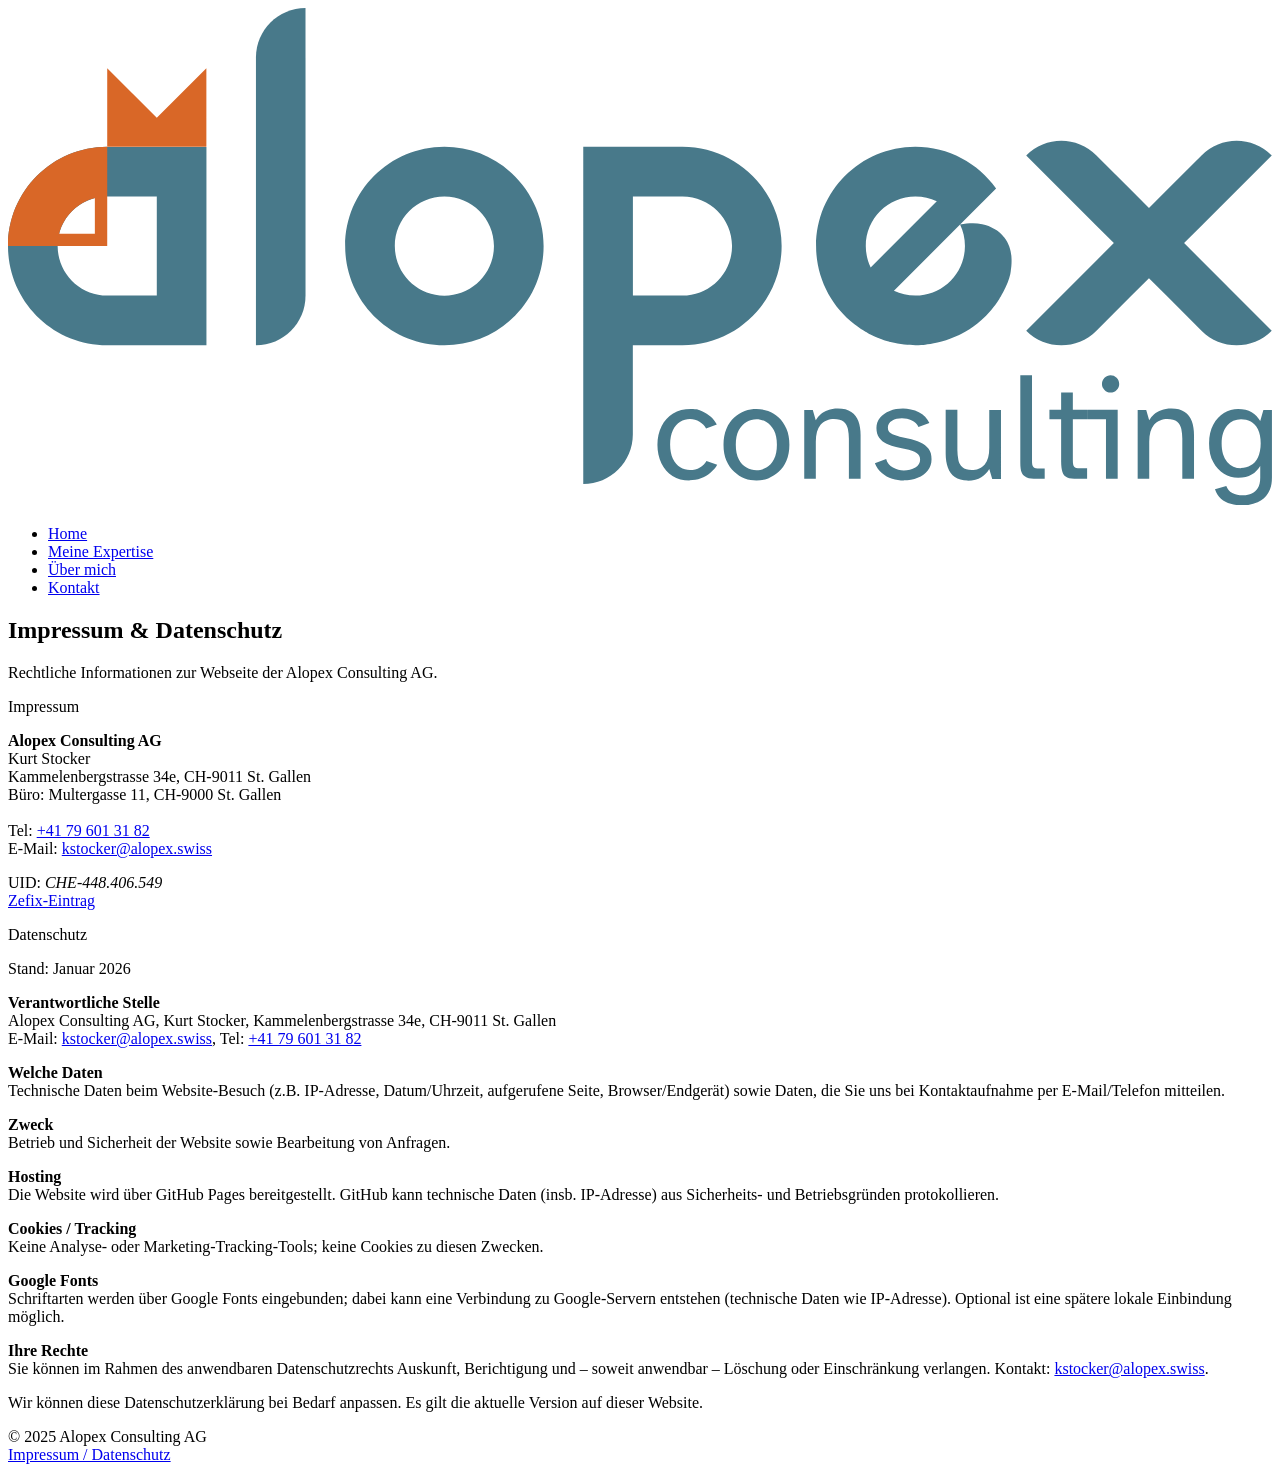
==== impressum.html @ b1dacd7c "Create impressum.html" ====
<!DOCTYPE html>
<html lang="de">
<head>
  <meta charset="UTF-8" />
  <meta name="viewport" content="width=device-width, initial-scale=1.0" />
  <title>Impressum & Datenschutz – Alopex Consulting AG</title>

  <link rel="preconnect" href="https://fonts.googleapis.com" />
  <link rel="preconnect" href="https://fonts.gstatic.com" crossorigin />
  <link href="https://fonts.googleapis.com/css2?family=Hanken+Grotesk:wght@300;400;500;600&display=swap" rel="stylesheet" />

  <link rel="stylesheet" href="styles.css" />
</head>

<body>
  <div class="shell">
    <div class="wrap">

      <div class="topbar">
        <div class="brand">
          <a href="index.html#home" class="logo" aria-label="Alopex Consulting AG" style="text-decoration:none;">
                <svg xmlns="http://www.w3.org/2000/svg" viewBox="0 0 192.24 75.65" aria-label="Alopex Consulting AG Logo" role="img">
                  <defs>
                    <style>
                      .cls-1 { fill: #d96727; }
                      .cls-2 { fill: #48798a; }
                    </style>
                  </defs>
                  <path class="cls-2" d="M15.09,21.12h0c-8.33,0-15.09,6.76-15.09,15.09h0c0,8.33,6.76,15.09,15.09,15.09h15.09v-30.17h-15.09ZM22.63,36.2v7.54h-7.54c-4.16,0-7.54-3.38-7.54-7.54h0c0-4.16,3.38-7.54,7.54-7.54h7.54v7.54Z"/>
                  <path class="cls-2" d="M45.25,0c-4.16,0-7.54,3.38-7.54,7.54v43.75h0c4.16,0,7.54-3.38,7.54-7.54V0h0Z"/>
                  <path class="cls-2" d="M102.58,21.12h-15.09v51.29h0c4.16,0,7.54-3.38,7.54-7.54v-13.58h7.54c8.33,0,15.09-6.76,15.09-15.09h0c0-8.33-6.76-15.09-15.09-15.09h0ZM110.12,36.2c0,4.16-3.38,7.54-7.54,7.54h-7.54v-15.09h7.54c4.16,0,7.54,3.38,7.54,7.54h0Z"/>
                  <path class="cls-2" d="M66.37,21.12c-8.33,0-15.09,6.76-15.09,15.09s6.76,15.09,15.09,15.09,15.09-6.76,15.09-15.09-6.76-15.09-15.09-15.09ZM66.37,43.75c-4.16,0-7.54-3.38-7.54-7.54s3.38-7.54,7.54-7.54,7.54,3.38,7.54,7.54-3.38,7.54-7.54,7.54Z"/>
                  <path class="cls-2" d="M178.87,35.75l2.65-2.65,10.68-10.68c-2.96-2.96-7.72-2.96-10.68,0l-5.34,5.34-2.65,2.65-2.65-2.65-5.34-5.34c-2.96-2.96-7.72-2.96-10.68,0h0l10.68,10.68,2.65,2.65-2.65,2.65-10.68,10.68h0c2.96,2.96,7.72,2.96,10.68,0l5.34-5.34,2.65-2.65,2.65,2.65,5.34,5.34c2.96,2.96,7.72,2.96,10.68,0l-10.68-10.68-2.65-2.65Z"/>
                  <g>
                    <path class="cls-2" d="M103.66,71.85c-1,0-1.87-.24-2.6-.69-.72-.48-1.3-1.12-1.69-1.93-.39-.82-.6-1.75-.6-2.81s.21-1.96.63-2.81c.42-.82,1-1.48,1.75-1.93.75-.48,1.66-.69,2.69-.69s1.21.12,1.72.33.93.51,1.33.84c.39.36.69.75.91,1.18l-1.63.6c-.21-.42-.54-.75-1-1.03-.42-.24-.93-.39-1.45-.39s-1.03.15-1.48.42-.84.69-1.12,1.27c-.27.57-.42,1.3-.42,2.17s.15,1.6.42,2.17c.3.57.66,1.03,1.12,1.3.45.27.93.42,1.48.42s1.09-.12,1.51-.39c.42-.27.75-.57,1-1l1.63.6c-.24.45-.6.84-1.03,1.21s-.91.63-1.45.84-1.12.3-1.72.3h0Z"/>
                    <path class="cls-2" d="M113.83,71.85c-.6,0-1.21-.09-1.78-.3-.6-.21-1.12-.54-1.6-1s-.87-1-1.18-1.69-.45-1.51-.45-2.44.15-1.75.45-2.44.69-1.27,1.18-1.69,1.03-.78,1.6-1c.6-.21,1.18-.3,1.78-.3s1.21.09,1.78.3c.6.21,1.12.54,1.6,1s.87,1,1.18,1.69.45,1.51.45,2.44-.15,1.75-.45,2.44-.69,1.27-1.18,1.69c-.48.45-1.03.78-1.6,1-.6.21-1.18.3-1.78.3ZM113.83,70.31c.54,0,1.03-.15,1.51-.42s.84-.69,1.15-1.27.45-1.3.45-2.2-.15-1.63-.45-2.2c-.3-.57-.69-1-1.15-1.27-.48-.27-.97-.42-1.51-.42s-1.03.15-1.51.42-.87.69-1.18,1.27-.45,1.3-.45,2.2.15,1.63.45,2.2c.3.57.69,1,1.18,1.27s.97.42,1.51.42Z"/>
                    <path class="cls-2" d="M121.1,71.61v-10.47h1.3l.45,1.57c.21-.33.45-.63.75-.91s.66-.48,1.09-.63c.42-.15.93-.24,1.54-.24.84,0,1.51.18,2.02.51.51.33.87.82,1.09,1.42.21.6.33,1.3.33,2.11v6.64h-1.78v-6.09c0-.54-.06-1.03-.15-1.48s-.3-.82-.63-1.12-.84-.42-1.51-.42-1.54.3-2.02.87c-.48.57-.72,1.45-.72,2.56v5.67h-1.78.03Z"/>
                    <path class="cls-2" d="M136.25,71.85c-.6,0-1.21-.09-1.78-.27s-1.12-.48-1.57-.87c-.45-.39-.82-.87-1.06-1.48l1.72-.63c.15.57.51,1.03,1.03,1.3.54.3,1.09.45,1.66.45s1.27-.15,1.75-.45.72-.69.72-1.18-.18-.78-.54-1.03-.93-.45-1.72-.6l-1.24-.27c-.6-.15-1.12-.33-1.6-.54s-.84-.51-1.12-.91-.42-.87-.42-1.48.18-1.12.54-1.57.84-.78,1.48-1.03c.6-.24,1.3-.36,2.02-.36s1.69.18,2.41.54c.75.36,1.27.91,1.6,1.66l-1.66.6c-.18-.42-.51-.75-1-1-.48-.21-.97-.33-1.51-.33s-1.09.12-1.51.36-.63.6-.63,1.06.15.66.45.87.75.36,1.36.51l1.24.27c.72.15,1.36.36,1.9.6s.93.57,1.24.97.45.93.45,1.6-.18,1.21-.57,1.69-.87.87-1.54,1.12c-.63.27-1.36.39-2.17.39h.07Z"/>
                    <path class="cls-2" d="M145.96,71.85c-.82,0-1.48-.18-1.96-.51s-.84-.82-1.06-1.45c-.21-.6-.33-1.3-.33-2.11v-6.67h1.78v6.12c0,.54.06,1.03.15,1.51.09.45.3.84.63,1.12.3.27.78.42,1.42.42s1.48-.3,1.96-.87.69-1.42.69-2.53v-5.73h1.78v10.47h-1.33l-.45-1.51c-.3.51-.69.93-1.21,1.27-.51.33-1.21.51-2.08.51v-.03h0Z"/>
                    <path class="cls-2" d="M156.46,71.61c-.63,0-1.15-.06-1.51-.21s-.63-.39-.78-.75-.21-.87-.21-1.54v-13.25h1.78v13.03c0,.45.06.75.21.91.12.15.45.24,1,.24h.72v1.57h-1.21Z"/>
                    <path class="cls-2" d="M162.64,71.61c-.66,0-1.18-.06-1.54-.21-.36-.12-.6-.39-.72-.78s-.21-.93-.21-1.66v-6.43h-1.78v-1.42h1.78v-2.62h1.78v2.62h2.17v1.42h-2.17v6.12c0,.6.06.97.21,1.12.12.15.42.24.87.24h1.09v1.57h-1.48v.03h0Z"/>
                    <path class="cls-2" d="M166.99,71.61v-9.08h-2.87v-1.42h4.65v10.5h-1.78ZM167.68,58.48c-.36,0-.66-.12-.91-.39-.27-.27-.39-.57-.39-.91s.12-.66.39-.93c.27-.24.57-.39.91-.39s.66.12.93.39c.24.24.39.57.39.93s-.12.66-.39.91c-.24.27-.57.39-.93.39Z"/>
                    <path class="cls-2" d="M171.81,71.61v-10.47h1.3l.45,1.57c.21-.33.45-.63.75-.91s.66-.48,1.09-.63c.42-.15.93-.24,1.54-.24.84,0,1.51.18,2.02.51.51.33.87.82,1.09,1.42.21.6.33,1.3.33,2.11v6.64h-1.78v-6.09c0-.54-.06-1.03-.15-1.48s-.3-.82-.63-1.12-.84-.42-1.51-.42-1.54.3-2.02.87c-.48.57-.72,1.45-.72,2.56v5.67h-1.78.03Z"/>
                    <path class="cls-2" d="M187.65,75.65c-.57,0-1.12-.09-1.69-.24-.57-.15-1.06-.42-1.48-.78-.42-.36-.72-.84-.91-1.42l1.72-.51c.15.45.45.82.91,1.06s.97.36,1.6.36.97-.09,1.36-.27.69-.45.93-.84.36-.93.36-1.57v-1.78c-.33.54-.75,1-1.3,1.3-.54.33-1.21.48-2.05.48s-1.51-.21-2.17-.6-1.21-1-1.63-1.78c-.42-.78-.63-1.72-.63-2.84s.21-2.08.63-2.84c.42-.78.97-1.36,1.63-1.78s1.39-.6,2.17-.6,1.51.15,2.05.48.97.78,1.3,1.33l.48-1.66h1.3v10.29c0,.93-.18,1.72-.57,2.32-.39.63-.91,1.09-1.6,1.42-.69.3-1.48.48-2.38.48h-.03,0ZM187.53,69.95c.54,0,1.03-.12,1.48-.39.45-.24.82-.66,1.09-1.21s.42-1.27.42-2.14-.15-1.6-.42-2.14-.63-.93-1.09-1.18-.93-.36-1.48-.36c-.84,0-1.57.33-2.11.97-.54.63-.84,1.57-.84,2.75s.27,2.11.84,2.78c.54.63,1.27.97,2.11.97v-.03h0Z"/>
                  </g>
                  <g>
                    <polygon class="cls-1" points="22.63 16.71 15.09 9.17 15.09 21.12 30.17 21.12 30.17 9.17 22.63 16.71"/>
                    <path class="cls-1" d="M0,36.2h15.09v-15.09h0c-8.33,0-15.09,6.76-15.09,15.09ZM13.21,34.33h-5.43c.69-2.65,2.78-4.74,5.43-5.43v5.43Z"/>
                  </g>
                  <g>
                    <path class="cls-2" d="M130.24,49.13s-.01,0-.02-.01c0,0-.02-.01-.03-.02.02.01.03.02.05.03h0Z"/>
                    <path class="cls-2" d="M151.49,34.85c-.81-1.01-1.99-1.66-3.33-1.95-.45-.09-.92-.15-1.4-.16-.32,0-.64,0-.97.04-.33.03-.66.08-.99.16.47.99.74,2.09.74,3.26,0,4.16-3.38,7.54-7.54,7.54-1.17,0-2.27-.27-3.26-.74l10.06-10.06,5.48-5.48c-2.74-3.84-7.22-6.34-12.29-6.34-8.33,0-15.09,6.76-15.09,15.09,0,4.84,2.29,9.14,5.84,11.9,0,0,0,0,0,0,.19.15.43.33.73.53.29.2.52.34.7.44h0s.04.02.05.03c0,0,.12.07.31.18,0,0,0,0-.02,0,.02.01.04.02.06.03.04.02.07.04.12.07.04.02.07.04.11.06.12.07.24.13.37.2,1.44.74,3.05,1.16,3.05,1.16,2.43.63,4.52.48,5.27.4.87-.09,2.62-.34,4.62-1.23,1.21-.54,2.93-1.49,4.56-3.11.37-.37,1.26-1.3,2.12-2.66.16-.25.55-.89.95-1.76.52-1.13.66-1.81.72-2.12.04-.21.06-.39.07-.51.02-.18.05-.38.07-.6.03-.32.04-.66.03-1.02-.03-1.08-.29-2.29-1.13-3.35h0ZM138,28.66c1.17,0,2.27.27,3.26.74l-10.06,10.06c-.47-.99-.74-2.09-.74-3.26,0-4.16,3.38-7.54,7.54-7.54h0Z"/>
                  </g>
                </svg>
          </a>
        </div>

        <nav aria-label="Hauptmenü">
          <ul>
            <li><a href="index.html#home">Home</a></li>
            <li><a href="index.html#expertise">Meine Expertise</a></li>
            <li><a href="index.html#about">Über mich</a></li>
            <li><a href="index.html#kontakt">Kontakt</a></li>
          </ul>
        </nav>
      </div>

      <main>
        <section class="section">
          <h1>Impressum &amp; Datenschutz</h1>
          <p class="subtitle">Rechtliche Informationen zur Webseite der Alopex Consulting AG.</p>
        </section>

        <section class="section" id="impressum">
          <div class="section-title">Impressum</div>
          <div class="card">
            <p class="contact">
              <strong>Alopex Consulting AG</strong><br />
              Kurt Stocker<br />
              Kammelenbergstrasse 34e, CH-9011 St. Gallen<br />
              Büro: Multergasse 11, CH-9000 St. Gallen<br /><br />
              Tel: <a href="tel:+41796013182">+41 79 601 31 82</a><br />
              E-Mail: <a href="mailto:kstocker@alopex.swiss">kstocker@alopex.swiss</a>
            </p>

            <p class="contact" style="margin-top:10px;">
              UID: <em>CHE-448.406.549</em><br />
              <a href="https://www.zefix.ch/de/search/entity/list/firm/1698004" target="_blank" rel="noopener">Zefix-Eintrag</a>
            </p>
          </div>
        </section>

        <section class="section" id="datenschutz">
          <div class="section-title">Datenschutz</div>
          <div class="card">
            <p class="subtitle">Stand: Januar 2026</p>

            <p class="contact">
              <strong>Verantwortliche Stelle</strong><br />
              Alopex Consulting AG, Kurt Stocker, Kammelenbergstrasse 34e, CH-9011 St. Gallen<br />
              E-Mail: <a href="mailto:kstocker@alopex.swiss">kstocker@alopex.swiss</a>, Tel: <a href="tel:+41796013182">+41 79 601 31 82</a>
            </p>

            <p class="contact" style="margin-top:10px;">
              <strong>Welche Daten</strong><br />
              Technische Daten beim Website-Besuch (z.B. IP-Adresse, Datum/Uhrzeit, aufgerufene Seite, Browser/Endgerät) sowie Daten, die Sie uns bei Kontaktaufnahme per E-Mail/Telefon mitteilen.
            </p>

            <p class="contact" style="margin-top:10px;">
              <strong>Zweck</strong><br />
              Betrieb und Sicherheit der Website sowie Bearbeitung von Anfragen.
            </p>

            <p class="contact" style="margin-top:10px;">
              <strong>Hosting</strong><br />
              Die Website wird über GitHub Pages bereitgestellt. GitHub kann technische Daten (insb. IP-Adresse) aus Sicherheits- und Betriebsgründen protokollieren.
            </p>

            <p class="contact" style="margin-top:10px;">
              <strong>Cookies / Tracking</strong><br />
              Keine Analyse- oder Marketing-Tracking-Tools; keine Cookies zu diesen Zwecken.
            </p>

            <p class="contact" style="margin-top:10px;">
              <strong>Google Fonts</strong><br />
              Schriftarten werden über Google Fonts eingebunden; dabei kann eine Verbindung zu Google-Servern entstehen (technische Daten wie IP-Adresse). Optional ist eine spätere lokale Einbindung möglich.
            </p>

            <p class="contact" style="margin-top:10px;">
              <strong>Ihre Rechte</strong><br />
              Sie können im Rahmen des anwendbaren Datenschutzrechts Auskunft, Berichtigung und – soweit anwendbar – Löschung oder Einschränkung verlangen. Kontakt: <a href="mailto:kstocker@alopex.swiss">kstocker@alopex.swiss</a>.
            </p>

            <p class="footnote">
              Wir können diese Datenschutzerklärung bei Bedarf anpassen. Es gilt die aktuelle Version auf dieser Website.
            </p>
          </div>
        </section>
      </main>

      <footer>
        <div>© 2025 Alopex Consulting AG</div>
        <div><a href="impressum.html">Impressum / Datenschutz</a></div>
      </footer>

    </div>
  </div>
</body>
</html>
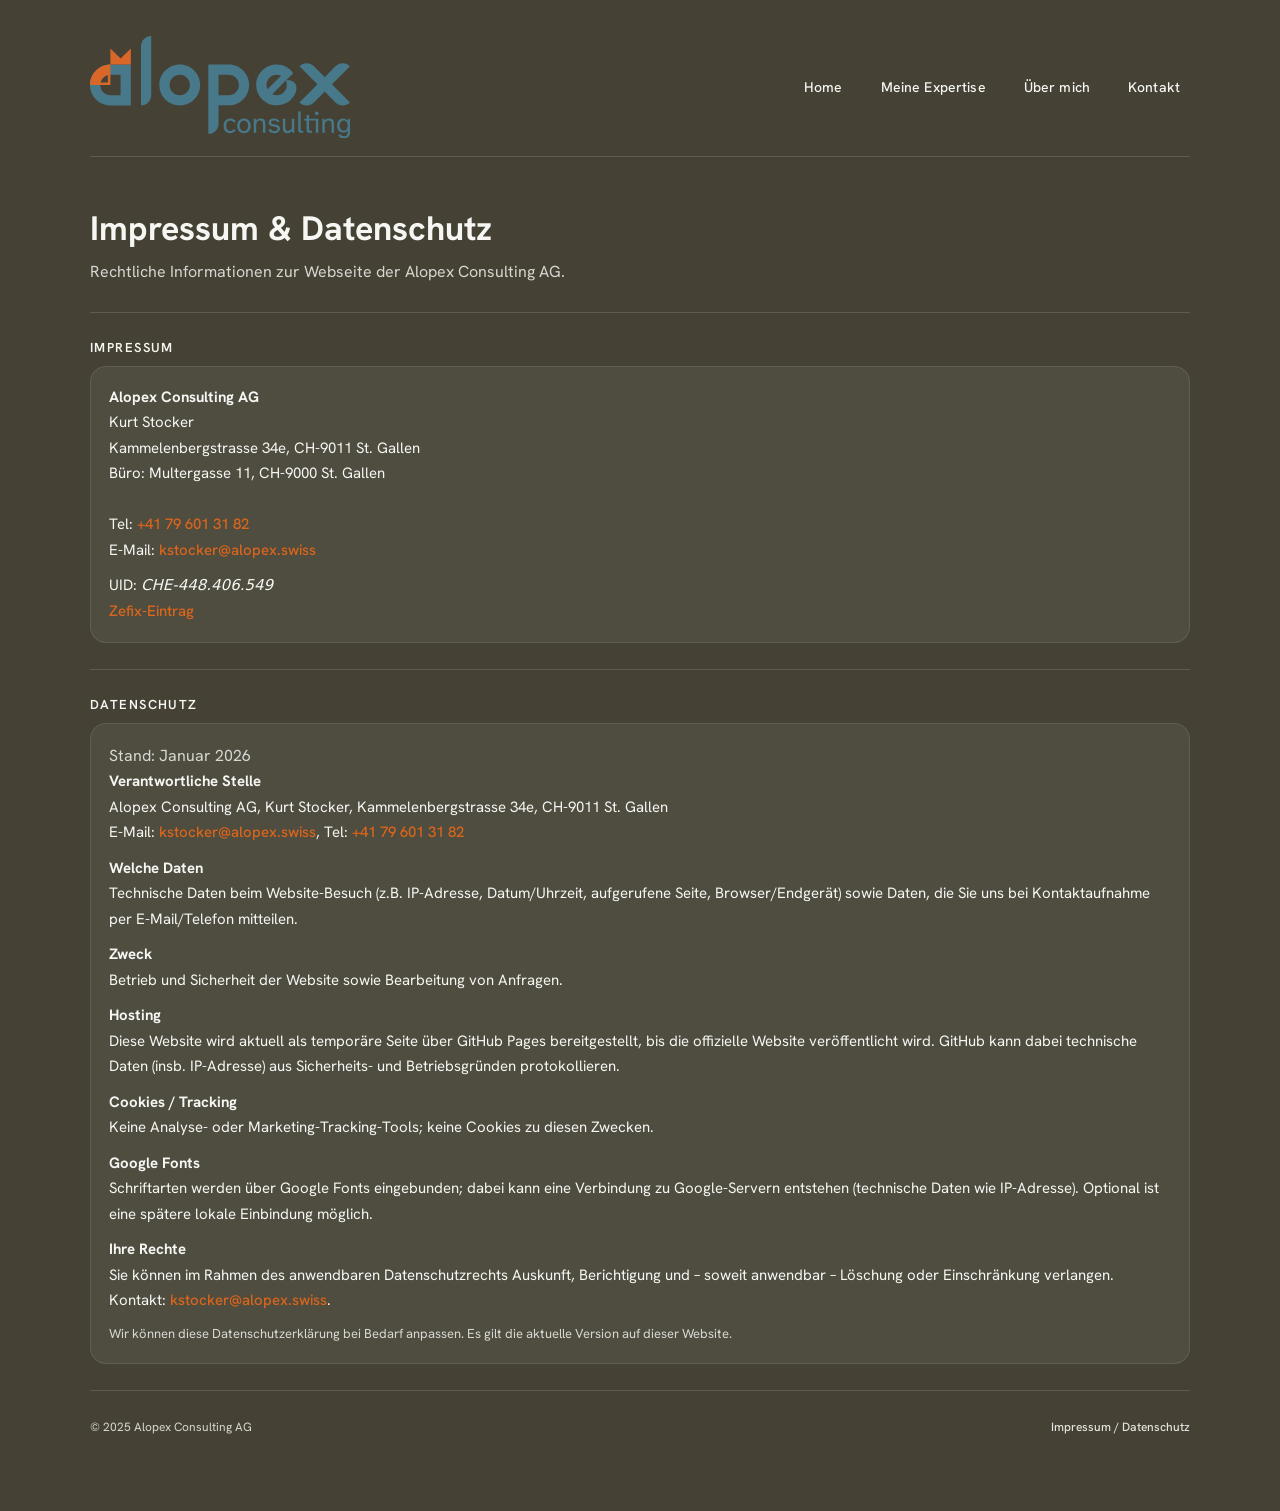
==== commit 451a56df: "Update impressum.html" ====
--- a/impressum.html
+++ b/impressum.html
@@ -113,7 +113,7 @@
 
             <p class="contact" style="margin-top:10px;">
               <strong>Hosting</strong><br />
-              Die Website wird über GitHub Pages bereitgestellt. GitHub kann technische Daten (insb. IP-Adresse) aus Sicherheits- und Betriebsgründen protokollieren.
+              Diese Website wird aktuell als temporäre Seite über GitHub Pages bereitgestellt, bis die offizielle Website veröffentlicht wird. GitHub kann dabei technische Daten (insb. IP-Adresse) aus Sicherheits- und Betriebsgründen protokollieren.
             </p>
 
             <p class="contact" style="margin-top:10px;">
--- a/styles.css
+++ b/styles.css
@@ -0,0 +1,192 @@
+:root{
+  --bg: #454235;            /* dark background everywhere */
+  --text: #f6f6f3;
+  --accent: #db651a;
+  --muted: rgba(246,246,243,0.82);
+  --line: rgba(246,246,243,0.14);
+  --content-max: 1100px;
+  --pad: 28px;
+}
+
+*{ margin:0; padding:0; box-sizing:border-box; }
+html{ scroll-behavior:smooth; }
+body{
+  min-height:100vh;
+  background:var(--bg);
+  font-family:"Hanken Grotesk", system-ui, -apple-system, Segoe UI, Roboto, sans-serif;
+  color:var(--text);
+}
+
+/* Full-width layout with centered content */
+.shell{
+  width:100%;
+  padding: calc(var(--pad) + 8px) var(--pad);
+}
+
+.wrap{
+  max-width: var(--content-max);
+  margin: 0 auto;
+}
+
+/* Top nav */
+.topbar{
+  display:flex;
+  align-items:center;
+  justify-content:space-between;
+  gap:18px;
+  padding-bottom:18px;
+  border-bottom:1px solid var(--line);
+}
+
+.brand{
+  display:flex;
+  align-items:center;
+  gap:14px;
+  min-width:220px;
+}
+
+.logo svg{
+  width:260px;
+  height:auto;
+  display:block;
+}
+
+nav ul{
+  list-style:none;
+  display:flex;
+  gap:18px;
+  flex-wrap:wrap;
+  justify-content:flex-end;
+}
+
+nav a{
+  color:var(--text);
+  text-decoration:none;
+  font-weight:500;
+  font-size:14px;
+  letter-spacing:0.01em;
+  padding:8px 10px;
+  border-radius:999px;
+  transition:background 160ms ease;
+  display:inline-block;
+}
+nav a:hover{ background:rgba(246,246,243,0.10); }
+nav a[aria-current="page"]{ background:rgba(246,246,243,0.14); }
+nav a:focus-visible{
+  outline:2px solid var(--accent);
+  outline-offset:2px;
+}
+
+/* Sections */
+main{
+  padding: 26px 0 10px;
+}
+
+.section{
+  padding: 26px 0;
+  border-bottom:1px solid var(--line);
+}
+
+.section-title{
+  font-size:13px;
+  font-weight:600;
+  letter-spacing:0.11em;
+  text-transform:uppercase;
+  color:var(--text);
+  margin-bottom:10px;
+}
+
+h1{
+  font-size:34px;
+  margin-bottom:10px;
+  line-height:1.15;
+}
+
+.subtitle{
+  font-size:16px;
+  color:var(--muted);
+  line-height:1.7;
+  max-width:75ch;
+}
+
+.grid{
+  display:grid;
+  grid-template-columns: 1.2fr 0.8fr;
+  gap:22px;
+  align-items:start;
+}
+
+.cards{
+  display:grid;
+  gap:14px;
+}
+
+.card{
+  background:rgba(246,246,243,0.06);
+  border:1px solid rgba(246,246,243,0.10);
+  border-radius:16px;
+  padding:18px 18px;
+}
+
+.list{
+  margin-top:10px;
+  padding-left:18px;
+  line-height:1.7;
+  font-size:15px;
+}
+.list li{ margin:6px 0; }
+.list li::marker{ color:var(--accent); }
+
+.contact{
+  font-size:15px;
+  line-height:1.7;
+}
+
+a{ color:var(--accent); text-decoration:none; font-weight:500; }
+a:hover{ text-decoration:underline; }
+
+.footnote{
+  color:var(--muted);
+  font-size:13px;
+  line-height:1.6;
+  margin-top:10px;
+}
+
+/* Footer */
+footer{
+  padding:18px 0 40px;
+  display:flex;
+  align-items:center;
+  justify-content:space-between;
+  gap:12px;
+  flex-wrap:wrap;
+  font-size:12px;
+  color:var(--muted);
+}
+footer a{ color:var(--text); opacity:0.9; }
+footer a:hover{ opacity:1; }
+
+/* Responsive */
+@media (max-width: 820px){
+  .grid{ grid-template-columns: 1fr; }
+  .logo svg{ width:230px; }
+  h1{ font-size:28px; }
+}
+
+@media (max-width: 480px){
+  :root{ --pad: 18px; }
+  nav ul{ gap:10px; }
+  nav a{ padding:7px 9px; }
+  h1{ font-size:24px; }
+}
+
+.section { scroll-margin-top: 110px; }
+
+.topbar{
+  position: sticky;
+  top: 0;
+  background: var(--bg);
+  z-index: 10;
+  padding-top: 10px;
+  margin-top: -10px;
+}
